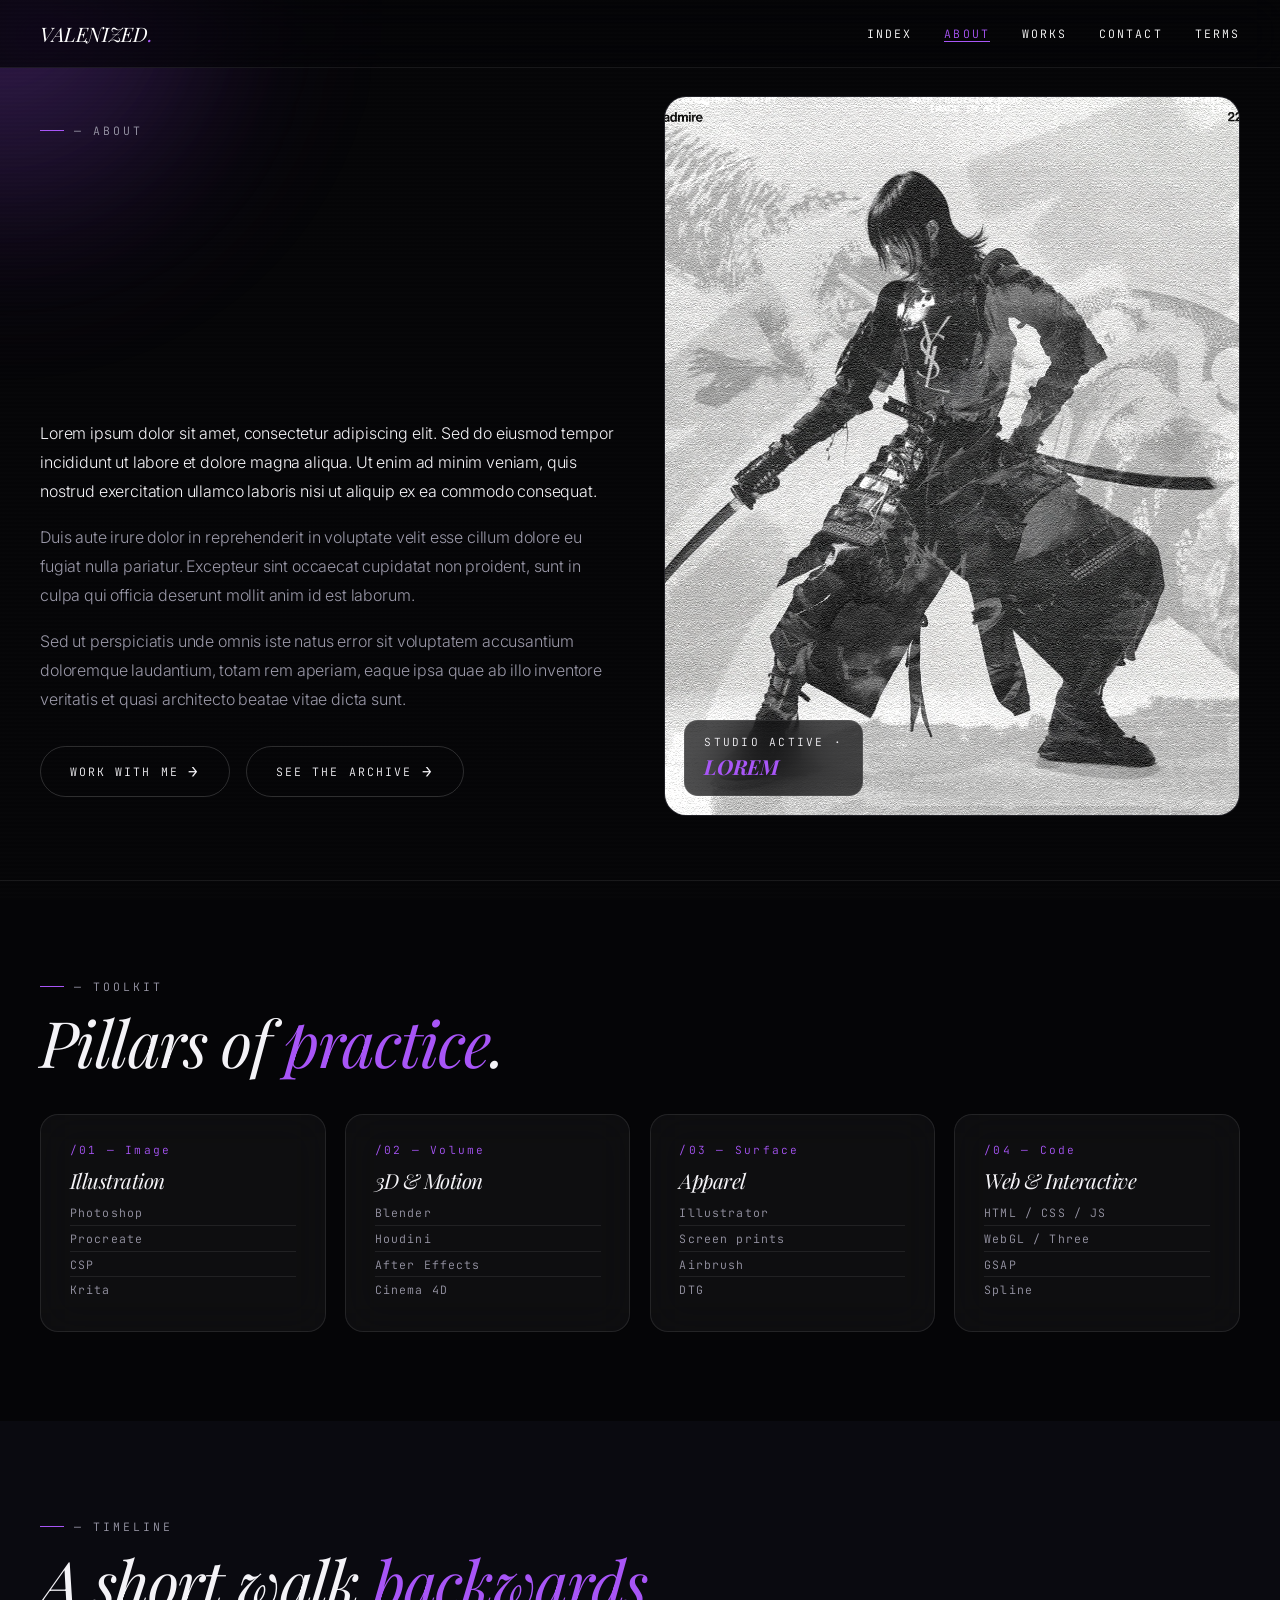
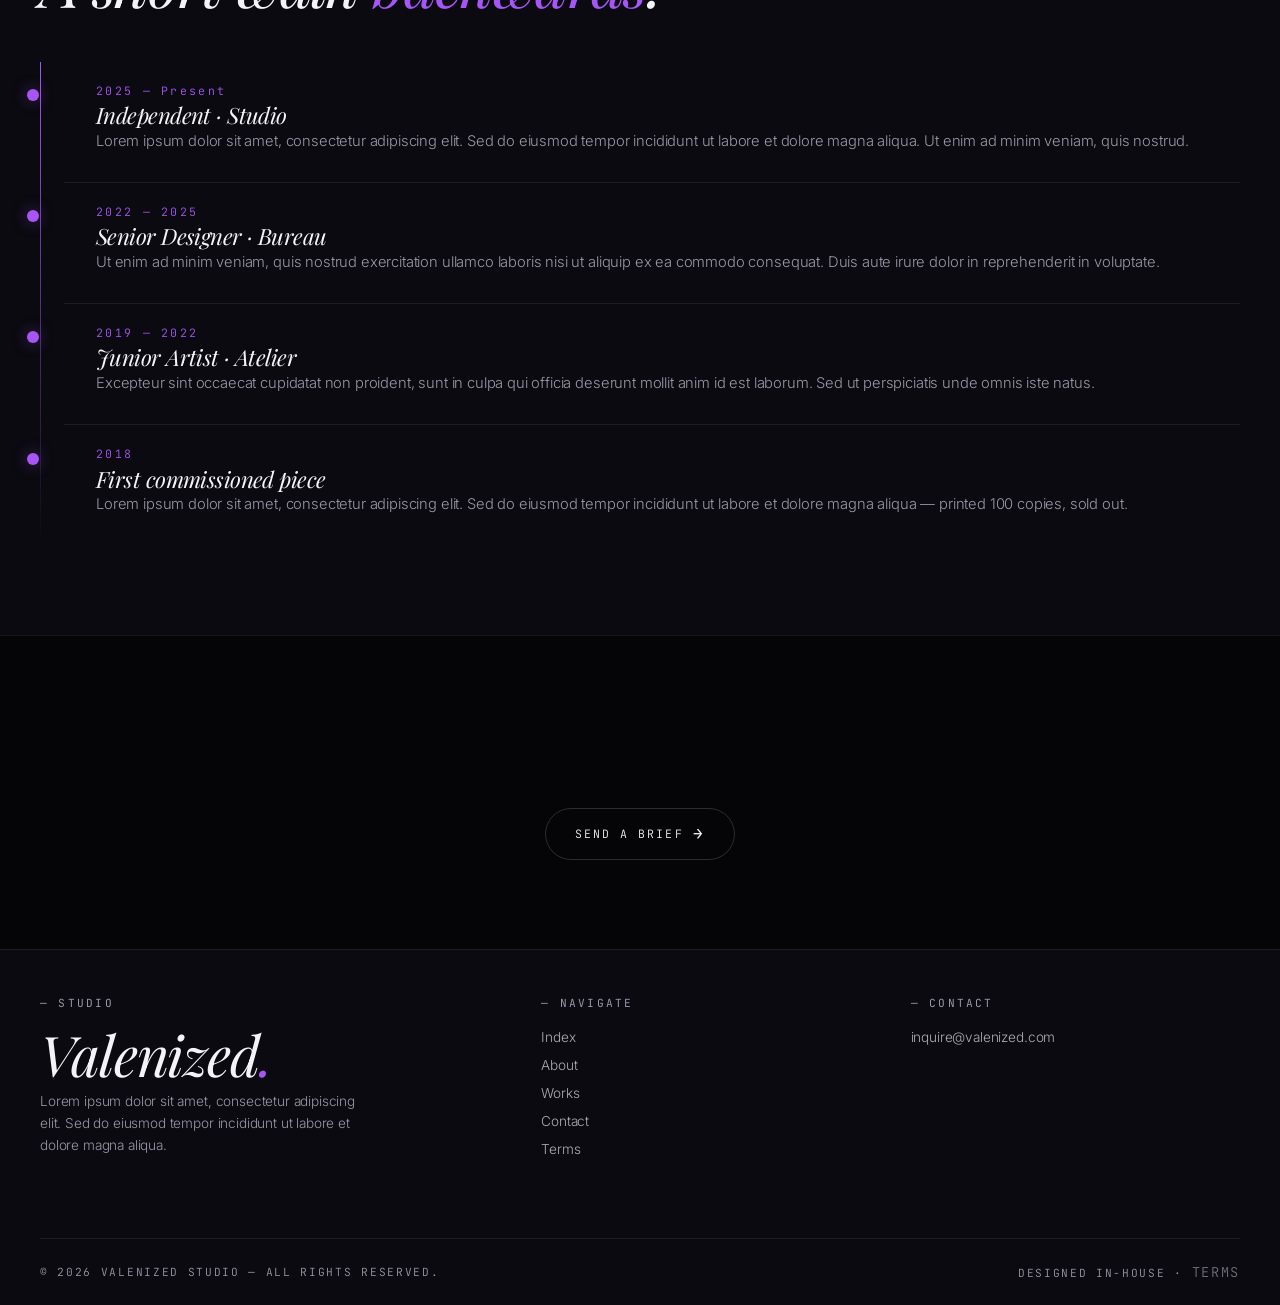
==== site/about.html @ 7b7d03e5 "Initial Commit" ====
<!doctype html>
<html lang="en">
<head>
  <meta charset="utf-8" />
  <meta name="viewport" content="width=device-width, initial-scale=1, viewport-fit=cover" />
  <title>About — VALENIZED</title>
  <meta name="description" content="About VALENIZED — lorem ipsum dolor sit amet, consectetur adipiscing elit." />
  <meta name="theme-color" content="#050507" />
  <link rel="icon" type="image/svg+xml" href="data:image/svg+xml,%3Csvg xmlns='http://www.w3.org/2000/svg' viewBox='0 0 32 32'%3E%3Crect width='32' height='32' rx='8' fill='%23050507'/%3E%3Ctext x='16' y='22' font-family='serif' font-size='22' font-style='italic' fill='%23a855f7' text-anchor='middle'%3EV%3C/text%3E%3C/svg%3E" />
  <link rel="preconnect" href="https://fonts.googleapis.com" />
  <link rel="preconnect" href="https://fonts.gstatic.com" crossorigin />
  <link href="https://fonts.googleapis.com/css2?family=Playfair+Display:ital,wght@0,400;0,600;1,400;1,500&family=Inter:wght@300;400;500&family=JetBrains+Mono:wght@400;500&display=swap" rel="stylesheet" />
  <link rel="stylesheet" href="styles/main.css" />
  <link rel="stylesheet" href="styles/animations.css" />
  
  
</head>
<body class="page-about">

  <div class="grain-canvas"></div>
  <div class="scanlines"></div>
  <div class="blob"></div>
  <div class="blob-2"></div>
  
  

  <div class="loader">
    <div class="loader-text">
      <span>A</span><span>B</span><span>O</span><span>U</span><span>T</span>
    </div>
    <div class="loader-percent">000</div>
    <div class="loader-bar"></div>
  </div>

  <nav class="nav">
    <a href="index.html" class="nav-logo">VALENIZED</a>
    <ul class="nav-links">
      <li><a href="index.html"   data-transition>Index</a></li>
      <li><a href="about.html"   class="is-active" data-transition>About</a></li>
      <li><a href="works.html"   data-transition>Works</a></li>
      <li><a href="contact.html" data-transition>Contact</a></li>
      <li><a href="terms.html"   data-transition>Terms</a></li>
    </ul>
    <button class="menu-toggle" aria-label="menu"><span></span></button>
  </nav>

  <main>

    <section class="about-hero">
      <div class="about-text">
        <div class="eyebrow" data-reveal>— About</div>
        <h2 class="reveal-text" style="margin-top:1.5rem;"><span>Lorem ipsum <em>dolor</em> —</span></h2>
        <h2 class="reveal-text"><span>sit amet consectetur<br/><em>adipiscing</em> elit.</span></h2>

        <p class="lead" style="margin-top:2rem;">Lorem ipsum dolor sit amet, consectetur adipiscing elit. Sed do eiusmod tempor incididunt ut labore et dolore magna aliqua. Ut enim ad minim veniam, quis nostrud exercitation ullamco laboris nisi ut aliquip ex ea commodo consequat.</p>

        <p>Duis aute irure dolor in reprehenderit in voluptate velit esse cillum dolore eu fugiat nulla pariatur. Excepteur sint occaecat cupidatat non proident, sunt in culpa qui officia deserunt mollit anim id est laborum.</p>

        <p>Sed ut perspiciatis unde omnis iste natus error sit voluptatem accusantium doloremque laudantium, totam rem aperiam, eaque ipsa quae ab illo inventore veritatis et quasi architecto beatae vitae dicta sunt.</p>

        <div class="button-row">
          <a class="btn magnetic" href="contact.html" data-transition>Work with me <span class="arrow">→</span></a>
          <a class="btn magnetic" href="works.html" data-transition>See the archive <span class="arrow">→</span></a>
        </div>
      </div>

      <div class="about-image" data-reveal>
        <img src="assets/06-samurai.jpg" alt="Lorem ipsum portrait by VALENIZED" />
        <div class="badge">Studio active · <b>Lorem</b></div>
      </div>
    </section>

    <section class="skills-section">
      <div class="container">
        <div class="eyebrow">— Toolkit</div>
        <h2 class="section-title">Pillars of <em style="font-style:italic;color:var(--accent)">practice</em>.</h2>

        <div class="skills-grid">
          <div class="skill">
            <div class="n">/01 — Image</div>
            <h4>Illustration</h4>
            <ul>
              <li>Photoshop</li><li>Procreate</li><li>CSP</li><li>Krita</li>
            </ul>
          </div>
          <div class="skill">
            <div class="n">/02 — Volume</div>
            <h4>3D &amp; Motion</h4>
            <ul>
              <li>Blender</li><li>Houdini</li><li>After Effects</li><li>Cinema 4D</li>
            </ul>
          </div>
          <div class="skill">
            <div class="n">/03 — Surface</div>
            <h4>Apparel</h4>
            <ul>
              <li>Illustrator</li><li>Screen prints</li><li>Airbrush</li><li>DTG</li>
            </ul>
          </div>
          <div class="skill">
            <div class="n">/04 — Code</div>
            <h4>Web &amp; Interactive</h4>
            <ul>
              <li>HTML / CSS / JS</li><li>WebGL / Three</li><li>GSAP</li><li>Spline</li>
            </ul>
          </div>
        </div>
      </div>
    </section>

    <section class="timeline-section">
      <div class="container">
        <div class="eyebrow">— Timeline</div>
        <h2 class="section-title">A short walk <em style="font-style:italic;color:var(--accent)">backwards</em>.</h2>

        <div class="timeline">
          <div class="tl-item">
            <div class="yr">2025 — Present</div>
            <h4>Independent · Studio</h4>
            <p>Lorem ipsum dolor sit amet, consectetur adipiscing elit. Sed do eiusmod tempor incididunt ut labore et dolore magna aliqua. Ut enim ad minim veniam, quis nostrud.</p>
          </div>
          <div class="tl-item">
            <div class="yr">2022 — 2025</div>
            <h4>Senior Designer · Bureau</h4>
            <p>Ut enim ad minim veniam, quis nostrud exercitation ullamco laboris nisi ut aliquip ex ea commodo consequat. Duis aute irure dolor in reprehenderit in voluptate.</p>
          </div>
          <div class="tl-item">
            <div class="yr">2019 — 2022</div>
            <h4>Junior Artist · Atelier</h4>
            <p>Excepteur sint occaecat cupidatat non proident, sunt in culpa qui officia deserunt mollit anim id est laborum. Sed ut perspiciatis unde omnis iste natus.</p>
          </div>
          <div class="tl-item">
            <div class="yr">2018</div>
            <h4>First commissioned piece</h4>
            <p>Lorem ipsum dolor sit amet, consectetur adipiscing elit. Sed do eiusmod tempor incididunt ut labore et dolore magna aliqua — printed 100 copies, sold out.</p>
          </div>
        </div>
      </div>
    </section>

    <!-- CTA -->
    <section class="cta-section">
      <div class="container">
        <h2 class="reveal-text"><span style="font-style:italic;">enjoyed the lorem?<br/><em style="font-style:italic;color:var(--accent)">say hello</em>.</span></h2>
        <div class="cta-row">
          <a class="btn magnetic" href="contact.html" data-transition>Send a brief <span class="arrow">→</span></a>
        </div>
      </div>
    </section>

  </main>

  <footer>
    <div class="container">
      <div>
        <h4>— Studio</h4>
        <div class="colophon">Valenized<span style="color:var(--accent);">.</span></div>
        <p class="footer-blurb">Lorem ipsum dolor sit amet, consectetur adipiscing elit. Sed do eiusmod tempor incididunt ut labore et dolore magna aliqua.</p>
      </div>
      <div>
        <h4>— Navigate</h4>
        <ul>
          <li><a href="index.html" data-transition>Index</a></li>
          <li><a href="about.html" data-transition>About</a></li>
          <li><a href="works.html" data-transition>Works</a></li>
          <li><a href="contact.html" data-transition>Contact</a></li>
          <li><a href="terms.html" data-transition>Terms</a></li>
        </ul>
      </div>
      <div>
        <h4>— Contact</h4>
        <ul>
          <li><a href="mailto:inquire@valenized.com">inquire@valenized.com</a></li>
        </ul>
      </div>
      <div class="legal" style="grid-column:1 / -1;">
        <span>© <span id="yr">2026</span> Valenized Studio — All rights reserved.</span>
        <span>Designed in-house · <a href="terms.html" data-transition style="color:var(--ink-dim);">Terms</a></span>
      </div>
    </div>
  </footer>

  <script src="scripts/app.js"></script>
  
  <script>document.getElementById('yr').textContent = new Date().getFullYear();</script>
</body>
</html>
---- site/styles/main.css ----
/* ============================================
   VALENIZED — DESIGN SYSTEM
   Black/White + Purple · Glassmorphism
   ============================================ */

:root {
  --bg: #050507;
  --bg-2: #0a0a10;
  --ink: #f4f3f7;
  --ink-dim: #9a98a8;
  --line: rgba(255, 255, 255, 0.08);
  --line-strong: rgba(255, 255, 255, 0.16);
  --accent: #a855f7;
  --accent-2: #7c3aed;
  --accent-glow: rgba(168, 85, 247, 0.45);
  --glass: rgba(255, 255, 255, 0.04);
  --glass-border: rgba(255, 255, 255, 0.09);
  --font-display: 'Playfair Display', 'Times New Roman', serif;
  --font-sans: 'Inter', -apple-system, BlinkMacSystemFont, sans-serif;
  --font-mono: 'JetBrains Mono', 'Courier New', monospace;
  --ease-out: cubic-bezier(0.16, 1, 0.3, 1);
  --ease-in-out: cubic-bezier(0.65, 0, 0.35, 1);
  --ease-emph: cubic-bezier(0.87, 0, 0.13, 1);
  --pad-x: clamp(1.25rem, 4vw, 2.5rem);
  --pad-y: clamp(3rem, 7vw, 6rem);
  --nav-break: 1024px;
}

* { margin: 0; padding: 0; box-sizing: border-box; }
*::selection { background: var(--accent); color: #fff; }

html, body {
  background: var(--bg);
  color: var(--ink);
  font-family: var(--font-sans);
  font-weight: 300;
  letter-spacing: -0.01em;
  -webkit-font-smoothing: antialiased;
  text-rendering: optimizeLegibility;
  overflow-x: hidden;
  scroll-behavior: smooth;
}
body { min-height: 100vh; position: relative; }

/* ============================================
   FILM GRAIN + SCANLINES OVERLAYS
   ============================================ */
.grain-canvas, .scanlines {
  position: fixed;
  inset: 0;
  pointer-events: none;
  z-index: 9990;
}
.grain-canvas { z-index: 9990; opacity: 0.06; mix-blend-mode: overlay; }
.scanlines    { z-index: 9991; opacity: 0.04; background: repeating-linear-gradient(0deg, transparent 0px, transparent 2px, rgba(255, 255, 255, 0.5) 3px, transparent 4px); }

/* ============================================
   MOUSE-FOLLOW BLOB
   ============================================ */
.blob, .blob-2 {
  position: fixed;
  top: 0; left: 0;
  border-radius: 50%;
  filter: blur(80px);
  pointer-events: none;
  z-index: 0;
  transform: translate(-50%, -50%);
  will-change: transform;
}
.blob   { width: 700px; height: 700px; opacity: 0.7; background: radial-gradient(circle, var(--accent-glow) 0%, transparent 60%); }
.blob-2 { width: 500px; height: 500px; opacity: 0.5; background: radial-gradient(circle, rgba(124, 58, 237, 0.3) 0%, transparent 60%); filter: blur(100px); }
@media (max-width: 720px)  { .blob { width: 320px; height: 320px; } .blob-2 { width: 220px; height: 220px; } }
@media (prefers-reduced-motion: reduce) { .blob, .blob-2 { display: none; } }

/* ============================================
   LOADER
   ============================================ */
.loader {
  position: fixed;
  inset: 0;
  background: var(--bg);
  z-index: 99999;
  display: flex;
  align-items: center;
  justify-content: center;
  color: #fff;
  overflow: hidden;
  pointer-events: none;
}
.loader-text {
  font-family: var(--font-display);
  font-size: clamp(2.5rem, 10vw, 7rem);
  font-style: italic;
  font-weight: 400;
  letter-spacing: -0.04em;
  position: relative;
  text-align: center;
  padding: 0 1rem;
}
.loader-text span {
  display: inline-block;
  opacity: 0;
  transform: translateY(40px);
  animation: loader-rise 0.8s var(--ease-out) forwards;
}
.loader-percent {
  position: absolute;
  bottom: 8%; right: 8%;
  font-family: var(--font-mono);
  font-size: 0.75rem;
  letter-spacing: 0.2em;
  opacity: 0.6;
}
.loader-bar {
  position: absolute;
  bottom: 0; left: 0;
  height: 2px;
  background: var(--accent);
  width: 0%;
}
.loader.is-done { animation: loader-slide-1 1.2s var(--ease-emph) forwards; }
@keyframes loader-rise     { to { opacity: 1; transform: translateY(0); } }
@keyframes loader-slide-1  { 0% { transform: translateY(0); } 100% { transform: translateY(-100%); } }

/* ============================================
   NAV — fixed top, responsive (≤ 1024 → hamburger)
   ============================================ */
.nav {
  position: fixed;
  top: 0; left: 0; right: 0;
  z-index: 200;
  padding: 1.1rem var(--pad-x);
  display: flex;
  justify-content: space-between;
  align-items: center;
  gap: 1.5rem;
  background: rgba(5, 5, 7, 0.78);
  backdrop-filter: blur(18px) saturate(160%);
  -webkit-backdrop-filter: blur(18px) saturate(160%);
  border-bottom: 1px solid var(--line);
}

.nav-logo {
  font-family: var(--font-display);
  font-size: 1.25rem;
  font-style: italic;
  font-weight: 400;
  letter-spacing: -0.02em;
  color: #fff;
  text-decoration: none;
  white-space: nowrap;
  flex-shrink: 0;
  z-index: 220;
  pointer-events: auto;
}
.nav-logo::after { content: '.'; color: var(--accent); margin-left: 1px; }

/* desktop default: horizontal inline links, toggle hidden */
.nav-links {
  display: flex;
  gap: 2rem;
  list-style: none;
  align-items: center;
  margin: 0;
  padding: 0;
}
.nav-links a {
  font-family: var(--font-mono);
  font-size: 0.72rem;
  letter-spacing: 0.18em;
  text-transform: uppercase;
  color: #fff;
  text-decoration: none;
  padding: 0.5rem 0;
  display: inline-block;
}
.nav-links a::after {
  content: '';
  display: block;
  width: 0;
  height: 1px;
  background: var(--accent);
  transition: width 0.5s var(--ease-out);
}
.nav-links a:hover::after,
.nav-links a.is-active::after { width: 100%; }
.nav-links a.is-active { color: var(--accent); }

/* hamburger: hidden by default; shown in mobile media query */
.menu-toggle {
  display: none;
  width: 44px; height: 44px;
  background: transparent;
  border: 1px solid var(--line-strong);
  border-radius: 10px;
  align-items: center;
  justify-content: center;
  color: #fff;
  position: relative;
  z-index: 220;
  padding: 0;
  cursor: pointer;
  flex-shrink: 0;
  pointer-events: auto;
  -webkit-tap-highlight-color: transparent;
}
.menu-toggle span {
  display: block;
  width: 18px; height: 1.5px;
  background: #fff;
  position: relative;
  border-radius: 1px;
  transition: background 0.3s;
}
.menu-toggle span::before,
.menu-toggle span::after {
  content: '';
  position: absolute;
  left: 0;
  width: 18px; height: 1.5px;
  background: #fff;
  border-radius: 1px;
  transition: transform 0.35s var(--ease-emph), top 0.35s var(--ease-emph);
}
.menu-toggle span::before { top: -6px; }
.menu-toggle span::after  { top: 6px; }
.menu-toggle.is-open span { background: transparent; }
.menu-toggle.is-open span::before { top: 0; transform: rotate(45deg); background: var(--accent); }
.menu-toggle.is-open span::after  { top: 0; transform: rotate(-45deg); background: var(--accent); }

/* ------------------------------------------------
   MOBILE / TABLET (≤ 1024px)
   - hide inline nav-links (becomes the fullscreen drawer)
   - show hamburger
   ------------------------------------------------ */
@media (max-width: 1024px) {
  .menu-toggle { display: flex; }

  .nav-links {
    position: fixed;
    top: 0; left: 0; right: 0; bottom: 0;
    flex-direction: column;
    align-items: center;
    justify-content: center;
    background: rgba(5, 5, 7, 0.96);
    backdrop-filter: blur(40px) saturate(140%);
    -webkit-backdrop-filter: blur(40px) saturate(140%);
    gap: 2rem;
    padding: 0;
    margin: 0;
    z-index: 190;
    opacity: 0;
    pointer-events: none;
    transform: translateY(-12px);
    transition: opacity 0.35s var(--ease-out), transform 0.35s var(--ease-out);
  }
  .nav-links.is-open {
    display: flex;
    opacity: 1;
    pointer-events: auto;
    transform: translateY(0);
  }
  .nav-links.is-open a {
    font-size: 1.6rem;
    letter-spacing: 0.12em;
    padding: 0.8rem 0;
    color: #fff;
  }
  .nav-links.is-open a::after { display: none; }
  .nav-links.is-open a.is-active { color: var(--accent); }
}

/* ============================================
   PAGE TRANSITION (split-pane mask)
   ============================================ */
.page-transition {
  position: fixed;
  inset: 0;
  z-index: 9900;
  pointer-events: none;
  display: flex;
}
.page-transition span {
  flex: 1;
  background: var(--bg);
  transform: scaleY(0);
  transform-origin: top;
  transition: transform 0.7s var(--ease-emph);
}
.page-transition.is-active span {
  transform: scaleY(1);
  transform-origin: bottom;
  transition-delay: var(--d, 0s);
}
.page-transition::before {
  content: '';
  position: absolute;
  inset: 0;
  background: repeating-linear-gradient(0deg,
    transparent 0px, transparent 2px,
    var(--accent) 3px, transparent 4px),
    var(--bg);
  opacity: 0;
  transition: opacity 0.4s;
  z-index: 1;
}
.page-transition.is-active::before { opacity: 0.4; }

/* ============================================
   TYPOGRAPHY
   ============================================ */
h1, h2, h3, h4 {
  font-family: var(--font-display);
  font-weight: 400;
  letter-spacing: -0.025em;
  line-height: 1;
}
.eyebrow {
  font-family: var(--font-mono);
  font-size: 0.72rem;
  letter-spacing: 0.25em;
  text-transform: uppercase;
  color: var(--ink-dim);
  display: inline-flex;
  align-items: center;
  gap: 0.6rem;
}
.eyebrow::before {
  content: '';
  width: 24px; height: 1px;
  background: var(--accent);
  flex-shrink: 0;
}
.eyebrow-center { justify-content: center; }
h2.section-title {
  font-size: clamp(2rem, 5vw, 4rem);
  font-style: italic;
  margin-top: 1rem;
}

/* reveal-mask on headings */
.reveal-text { display: block; overflow: hidden; }
.reveal-text > span {
  display: inline-block;
  transform: translateY(110%);
  transition: transform 1.1s var(--ease-emph);
  transition-delay: var(--d, 0s);
}
.reveal-text.in > span { transform: translateY(0); }

/* glitch hover */
.glitch { position: relative; display: inline-block; }
.glitch::before, .glitch::after {
  content: attr(data-text);
  position: absolute;
  inset: 0;
  pointer-events: none;
  opacity: 0;
}
.glitch:hover::before {
  color: var(--accent);
  opacity: 0.7;
  animation: glitch-shift 0.6s steps(3) infinite;
  clip-path: polygon(0 0, 100% 0, 100% 40%, 0 40%);
}
.glitch:hover::after {
  color: #fff;
  opacity: 0.5;
  animation: glitch-shift2 0.8s steps(2) infinite;
  clip-path: polygon(0 60%, 100% 60%, 100% 100%, 0 100%);
}
@keyframes glitch-shift  { 0% { transform: translate(-2px, 0); } 50% { transform: translate(2px, -1px); } 100% { transform: translate(-1px, 1px); } }
@keyframes glitch-shift2 { 0% { transform: translate(2px, 0); } 50% { transform: translate(-2px, 1px); } 100% { transform: translate(1px, -1px); } }
@media (prefers-reduced-motion: reduce) {
  .reveal-text > span { transform: none; transition: none; }
  .glitch:hover::before, .glitch:hover::after { display: none; }
}

/* ============================================
   LAYOUT
   ============================================ */
main { position: relative; z-index: 2; }
section { padding: var(--pad-y) var(--pad-x); position: relative; }
.container { max-width: 1400px; margin: 0 auto; }

/* shared row layouts */
.featured-head {
  display: flex;
  justify-content: space-between;
  align-items: flex-end;
  flex-wrap: wrap;
  gap: 1.5rem;
  margin-bottom: 0;
}
.featured-head > div { flex: 1 1 240px; min-width: 0; }
.button-row { margin-top: 2rem; display: flex; gap: 1rem; flex-wrap: wrap; }

.cta-section { text-align: center; border-top: 1px solid var(--line); }
.cta-row { margin-top: 2rem; display: flex; justify-content: center; gap: 1rem; flex-wrap: wrap; }
.cta-section h2 { line-height: 1.05; }

/* ============================================
   GLASSMORPHISM
   ============================================ */
.glass {
  background: var(--glass);
  backdrop-filter: blur(20px) saturate(140%);
  -webkit-backdrop-filter: blur(20px) saturate(140%);
  border: 1px solid var(--glass-border);
  border-radius: 20px;
  position: relative;
  overflow: hidden;
}
.glass::before {
  content: '';
  position: absolute;
  inset: 0;
  background: linear-gradient(135deg,
    rgba(255,255,255,0.08) 0%, transparent 50%, transparent 100%);
  pointer-events: none;
}

/* ============================================
   BUTTONS (pill, mono caps)
   ============================================ */
.btn {
  position: relative;
  display: inline-flex;
  align-items: center;
  gap: 0.6rem;
  padding: 0.9rem 1.8rem;
  min-height: 44px;
  border: 1px solid var(--line-strong);
  border-radius: 100px;
  font-family: var(--font-mono);
  font-size: 0.72rem;
  letter-spacing: 0.18em;
  text-transform: uppercase;
  color: var(--ink);
  background: transparent;
  text-decoration: none;
  overflow: hidden;
  transition: border-color 0.5s var(--ease-out), color 0.5s var(--ease-out);
  isolation: isolate;
  white-space: nowrap;
}
.btn::before {
  content: '';
  position: absolute;
  inset: 0;
  background: var(--accent);
  border-radius: inherit;
  transform: translateY(100%);
  transition: transform 0.5s var(--ease-emph);
  z-index: -1;
}
.btn:hover { border-color: var(--accent); color: #fff; }
.btn:hover::before { transform: translateY(0); }
.btn:active { transform: scale(0.98); }
.btn:disabled, .btn[aria-disabled="true"] { opacity: 0.6; pointer-events: none; }
.btn .arrow { display: inline-block; transition: transform 0.5s var(--ease-out); font-size: 1rem; }
.btn:hover .arrow { transform: translateX(6px); }
.magnetic { transition: transform 0.4s var(--ease-out); }

/* ============================================
   FOOTER
   ============================================ */
footer {
  border-top: 1px solid var(--line);
  padding: 3rem var(--pad-x) 1.5rem;
  position: relative;
  z-index: 2;
  background: var(--bg-2);
}
footer .container {
  max-width: 1400px;
  margin: 0 auto;
  display: grid;
  grid-template-columns: 1.4fr 1fr 1fr;
  gap: 2.5rem;
}
footer h4 {
  font-family: var(--font-mono);
  font-size: 0.7rem;
  letter-spacing: 0.2em;
  text-transform: uppercase;
  color: var(--ink-dim);
  margin-bottom: 1rem;
}
footer .colophon {
  font-family: var(--font-display);
  font-size: clamp(2rem, 5vw, 3.5rem);
  font-style: italic;
  letter-spacing: -0.02em;
  line-height: 1;
}
footer .footer-blurb {
  color: var(--ink-dim);
  font-size: 0.85rem;
  margin-top: 0.6rem;
  max-width: 320px;
  line-height: 1.6;
}
footer ul { list-style: none; }
footer ul li { margin-bottom: 0.5rem; }
footer a {
  color: var(--ink);
  text-decoration: none;
  font-size: 0.85rem;
  opacity: 0.7;
  transition: opacity 0.4s, color 0.4s;
  display: inline-block;
}
footer a:hover { opacity: 1; color: var(--accent); }
footer .legal {
  grid-column: 1 / -1;
  border-top: 1px solid var(--line);
  margin-top: 2rem;
  padding-top: 1.5rem;
  display: flex;
  justify-content: space-between;
  align-items: center;
  flex-wrap: wrap;
  gap: 0.8rem;
  font-family: var(--font-mono);
  font-size: 0.7rem;
  letter-spacing: 0.15em;
  text-transform: uppercase;
  color: var(--ink-dim);
}
footer .legal a { padding: 0; }

@media (max-width: 900px) {
  footer { padding: 2.5rem 1.5rem 1.25rem; }
  footer .container { grid-template-columns: 1fr 1fr; gap: 2rem; }
  footer > .container > div:first-child { grid-column: 1 / -1; }
}
@media (max-width: 540px) {
  footer .container { grid-template-columns: 1fr; gap: 1.5rem; }
  footer .legal { flex-direction: column; align-items: flex-start; gap: 0.5rem; }
}
---- site/styles/animations.css ----
/* ============================================
   VALENIZED — PAGE-SPECIFIC & RESPONSIVE
   ============================================ */

/* ============================================
   HERO
   ============================================ */
.hero {
  min-height: 100vh;
  min-height: 100dvh;
  padding: 7rem var(--pad-x) 3rem;
  position: relative;
  display: flex;
  flex-direction: column;
  justify-content: space-between;
  overflow: hidden;
}

.hero-eyebrow {
  font-family: var(--font-mono);
  font-size: 0.72rem;
  letter-spacing: 0.25em;
  text-transform: uppercase;
  color: var(--ink-dim);
  display: flex;
  justify-content: space-between;
  align-items: center;
  position: relative;
  z-index: 5;
  gap: 1rem;
  flex-wrap: wrap;
}
.hero-eyebrow .time { font-variant-numeric: tabular-nums; color: var(--accent); }

.hero-stage {
  position: absolute;
  inset: 0;
  z-index: 1;
  pointer-events: none;
  overflow: hidden;
}
/* sculpture sits quietly behind the headline */
.hero-stage .hero-sculpt {
  position: absolute;
  top: 50%; left: 50%;
  width: clamp(320px, 75vmax, 1180px);
  height: auto;
  transform: translate(-50%, -50%);
  pointer-events: none;
  animation: sculpt-float 9s ease-in-out infinite;
  will-change: transform;
  filter: drop-shadow(0 24px 36px rgba(0,0,0,0.6));
  opacity: 0.95;
}
.hero-stage .hero-sculpt img {
  display: block;
  width: 100%; height: auto;
  object-fit: contain;
}
@keyframes sculpt-float {
  0%, 100% { transform: translate(-50%, -50%) translateY(0); }
  50%      { transform: translate(-50%, -53%) translateY(-14px); }
}
@media (prefers-reduced-motion: reduce) {
  .hero-stage .hero-sculpt { animation: none; }
}
@media (max-width: 720px) {
  .hero-stage .hero-sculpt { width: 88vmin; top: 46%; opacity: 0.35; }
}
@media (min-width: 1800px) {
  /* keep proportional on ultra-wide — never blow past viewport */
  .hero-stage .hero-sculpt { width: min(62vw, 1200px); }
}

.hero-title-wrap {
  position: relative;
  z-index: 4;
  margin-top: 3rem;
}
.hero-title {
  font-size: clamp(2.8rem, 11vw, 14rem);
  font-style: italic;
  font-weight: 400;
  line-height: 0.9;
  letter-spacing: -0.04em;
  color: #fff;
  position: relative;
  z-index: 2;
  word-break: break-word;
}
.hero-title .accent  { color: var(--accent); font-style: italic; }
.hero-title .outline { -webkit-text-stroke: 1.5px var(--ink); color: transparent; }
@media (max-width: 540px) {
  .hero-title .outline { -webkit-text-stroke: 1px var(--ink); }
}

.hero-cta {
  display: flex;
  gap: 1rem;
  flex-wrap: wrap;
  align-items: center;
  margin-top: 2.5rem;
  position: relative;
  z-index: 4;
}

.hero-meta {
  position: absolute;
  bottom: 1.5rem; right: var(--pad-x);
  z-index: 4;
  text-align: right;
  font-family: var(--font-mono);
  font-size: 0.7rem;
  letter-spacing: 0.2em;
  text-transform: uppercase;
  color: var(--ink-dim);
  display: flex;
  flex-direction: column;
  gap: 0.4rem;
}
.hero-meta span { color: var(--accent); }
@media (max-width: 900px) { .hero-meta { display: none; } }

.hero-scroll {
  display: inline-flex;
  align-items: center;
  gap: 0.6rem;
  font-family: var(--font-mono);
  font-size: 0.7rem;
  letter-spacing: 0.25em;
  text-transform: uppercase;
  color: var(--ink-dim);
}
@media (max-width: 540px) { .hero-scroll { display: none; } }
.hero-scroll .line {
  width: 60px; height: 1px;
  background: var(--ink-dim);
  position: relative;
  overflow: hidden;
}
.hero-scroll .line::after {
  content: '';
  position: absolute;
  top: 0; left: 0;
  width: 100%; height: 100%;
  background: var(--accent);
  animation: scroll-line 2.4s var(--ease-out) infinite;
}
@keyframes scroll-line {
  0%   { transform: translateX(-100%); }
  100% { transform: translateX(100%); }
}

/* ============================================
   MARQUEE
   ============================================ */
.marquee {
  overflow: hidden;
  white-space: nowrap;
  padding: clamp(2rem, 5vw, 3.5rem) 0;
  border-top: 1px solid var(--line);
  border-bottom: 1px solid var(--line);
  position: relative;
  z-index: 2;
}
.marquee-track {
  display: inline-flex;
  gap: 2.5rem;
  animation: marquee 28s linear infinite;
  will-change: transform;
  align-items: center;
}
.marquee-track > span {
  font-family: var(--font-display);
  font-style: italic;
  font-size: clamp(2rem, 7vw, 7rem);
  letter-spacing: -0.02em;
  color: transparent;
  -webkit-text-stroke: 1px var(--ink);
  display: inline-flex;
  align-items: center;
  gap: 2.5rem;
  flex: 0 0 auto;
}
.marquee-track > span .star {
  color: var(--accent);
  font-style: normal;
  font-size: 1.2rem;
  -webkit-text-stroke: 0;
}
@keyframes marquee {
  from { transform: translateX(0); }
  to   { transform: translateX(-50%); }
}
@media (prefers-reduced-motion: reduce) { .marquee-track { animation: none; } }

/* ============================================
   INTRO (home)
   ============================================ */
.intro {
  display: grid;
  grid-template-columns: 1fr 1fr;
  gap: 3rem;
  align-items: start;
}
.intro-left { position: relative; }
.intro-left .label {
  font-family: var(--font-mono);
  font-size: 0.72rem;
  letter-spacing: 0.25em;
  text-transform: uppercase;
  color: var(--accent);
  margin-bottom: 1.5rem;
}
.intro-left .label::before { content: '→'; margin-right: 0.5rem; }
.intro-left h2 {
  font-size: clamp(2rem, 4.5vw, 4rem);
  font-style: italic;
  font-weight: 400;
  line-height: 1;
  letter-spacing: -0.025em;
}
.intro-left h2 em { color: var(--accent); font-style: italic; }

.intro-right p {
  font-size: clamp(0.95rem, 1.4vw, 1.05rem);
  line-height: 1.7;
  color: var(--ink-dim);
  margin-bottom: 1.3rem;
  font-weight: 300;
}
.intro-right p:first-of-type {
  color: var(--ink);
  font-size: clamp(1.05rem, 1.6vw, 1.2rem);
}
.intro-stats {
  display: grid;
  grid-template-columns: repeat(3, 1fr);
  gap: 1.5rem;
  margin-top: 2.5rem;
  padding-top: 1.5rem;
  border-top: 1px solid var(--line);
}
.stat .num {
  font-family: var(--font-display);
  font-style: italic;
  font-size: clamp(2rem, 3.5vw, 2.75rem);
  color: var(--accent);
  line-height: 1;
}
.stat .lbl {
  font-family: var(--font-mono);
  font-size: 0.7rem;
  letter-spacing: 0.15em;
  text-transform: uppercase;
  color: var(--ink-dim);
  margin-top: 0.4rem;
}

/* ============================================
   CATEGORY CARDS (home services)
   ============================================ */
.cat-grid {
  display: grid;
  grid-template-columns: repeat(3, 1fr);
  gap: 1.5rem;
  margin-top: 3rem;
}
.cat-card {
  padding: 2rem;
  border-radius: 20px;
  background: var(--glass);
  backdrop-filter: blur(20px) saturate(160%);
  -webkit-backdrop-filter: blur(20px) saturate(160%);
  border: 1px solid var(--glass-border);
  position: relative;
  overflow: hidden;
  transition: border-color 0.5s var(--ease-out),
              transform 0.5s var(--ease-out);
  isolation: isolate;
}
.cat-card::before {
  content: '';
  position: absolute;
  inset: 0;
  background: radial-gradient(circle at var(--mx, 50%) var(--my, 50%),
    rgba(168,85,247,0.15) 0%, transparent 50%);
  opacity: 0;
  transition: opacity 0.5s;
  z-index: -1;
}
.cat-card:hover { border-color: var(--accent); transform: translateY(-4px); }
.cat-card:hover::before { opacity: 1; }
.cat-card .icon {
  width: 48px; height: 48px;
  border-radius: 14px;
  background: linear-gradient(135deg, var(--accent), var(--accent-2));
  display: flex;
  align-items: center;
  justify-content: center;
  font-family: var(--font-display);
  font-style: italic;
  font-size: 1.4rem;
  color: #fff;
  margin-bottom: 1.2rem;
  box-shadow: 0 10px 24px var(--accent-glow);
}
.cat-card h3 {
  font-size: 1.4rem;
  font-style: italic;
  margin-bottom: 0.6rem;
  letter-spacing: -0.02em;
}
.cat-card p {
  color: var(--ink-dim);
  font-size: 0.92rem;
  line-height: 1.55;
}
.cat-card .tags {
  display: flex;
  flex-wrap: wrap;
  gap: 0.4rem;
  margin-top: 1.2rem;
}
.cat-card .tag {
  font-family: var(--font-mono);
  font-size: 0.62rem;
  letter-spacing: 0.15em;
  text-transform: uppercase;
  padding: 0.3rem 0.6rem;
  border: 1px solid var(--line);
  border-radius: 100px;
  color: var(--ink-dim);
}

/* ============================================
   WORKS GALLERY
   ============================================ */
.gallery {
  display: grid;
  grid-template-columns: repeat(12, 1fr);
  gap: 1.2rem;
  margin-top: 2.5rem;
  position: relative;
}
.tile {
  position: relative;
  overflow: hidden;
  border-radius: 18px;
  border: 1px solid var(--glass-border);
  background: var(--bg-2);
  isolation: isolate;
  transition: border-color 0.5s var(--ease-out);
  min-height: 220px;
}
.tile::after {
  content: '';
  position: absolute;
  inset: 0;
  background: linear-gradient(to top, rgba(5,5,7,0.7), transparent 40%);
  pointer-events: none;
  z-index: 2;
  opacity: 0.6;
  transition: opacity 0.5s var(--ease-out);
}
.tile:hover { border-color: var(--accent); }
.tile:hover::after { opacity: 1; }

.tile-img {
  width: 100%; height: 100%;
  display: block;
  object-fit: cover;
  transition: transform 1s var(--ease-emph),
              filter 0.6s var(--ease-out);
  filter: grayscale(20%) contrast(110%);
}
.tile:hover .tile-img {
  transform: scale(1.06);
  filter: grayscale(0%) contrast(110%);
}

.tile-meta {
  position: absolute;
  bottom: 1.2rem; left: 1.2rem; right: 1.2rem;
  z-index: 3;
  color: #fff;
  display: flex;
  justify-content: space-between;
  align-items: flex-end;
  gap: 1rem;
  opacity: 0;
  transform: translateY(20px);
  transition: opacity 0.5s var(--ease-out), transform 0.5s var(--ease-out);
}
.tile:hover .tile-meta { opacity: 1; transform: translateY(0); }
.tile-meta h3 {
  font-family: var(--font-display);
  font-style: italic;
  font-size: 1.3rem;
  letter-spacing: -0.02em;
}
.tile-meta .idx {
  font-family: var(--font-mono);
  font-size: 0.7rem;
  letter-spacing: 0.2em;
  color: var(--accent);
}
.tile-meta .tg {
  font-family: var(--font-mono);
  font-size: 0.62rem;
  letter-spacing: 0.18em;
  text-transform: uppercase;
  background: rgba(0,0,0,0.5);
  backdrop-filter: blur(10px);
  -webkit-backdrop-filter: blur(10px);
  border: 1px solid var(--glass-border);
  padding: 0.3rem 0.7rem;
  border-radius: 100px;
  margin-top: 0.4rem;
  display: inline-block;
}

.tile.s-12 { grid-column: span 12; aspect-ratio: 16 / 7; }
.tile.s-8  { grid-column: span 8;  aspect-ratio: 16 / 10; }
.tile.s-7  { grid-column: span 7;  aspect-ratio: 16 / 11; }
.tile.s-6  { grid-column: span 6;  aspect-ratio: 4 / 5; }
.tile.s-5  { grid-column: span 5;  aspect-ratio: 16 / 12; }
.tile.s-4  { grid-column: span 4;  aspect-ratio: 3 / 4; }

.tile canvas.shader {
  position: absolute;
  inset: 0;
  width: 100%; height: 100%;
  z-index: 1;
  pointer-events: none;
  opacity: 0;
  transition: opacity 0.5s;
}
.tile.is-active canvas.shader { opacity: 1; }

/* ============================================
   ABOUT
   ============================================ */
.about-hero {
  display: grid;
  grid-template-columns: 1fr 1fr;
  gap: 3rem;
  min-height: 90vh;
  min-height: 90dvh;
  align-items: center;
  padding: 6rem var(--pad-x) 4rem;
}
.about-text h2 {
  font-size: clamp(2.2rem, 5vw, 4.5rem);
  font-style: italic;
  font-weight: 400;
  line-height: 1.05;
  letter-spacing: -0.025em;
  margin-bottom: 1.5rem;
}
.about-text h2 em { color: var(--accent); font-style: italic; }
.about-text .lead { color: var(--ink); font-weight: 300; }
.about-text p {
  font-size: 1rem;
  line-height: 1.8;
  color: var(--ink-dim);
  margin-bottom: 1.1rem;
}
.about-text p strong { color: var(--ink); font-weight: 500; }

.about-image {
  position: relative;
  aspect-ratio: 4/5;
  border-radius: 22px;
  overflow: hidden;
  border: 1px solid var(--glass-border);
  background: var(--bg-2);
  isolation: isolate;
}
.about-image img {
  width: 100%; height: 100%;
  object-fit: cover;
  filter: grayscale(60%) contrast(110%);
  transition: filter 1s var(--ease-out);
}
.about-image:hover img { filter: grayscale(0%) contrast(110%); }
.about-image .badge {
  position: absolute;
  bottom: 1.2rem; left: 1.2rem;
  z-index: 3;
  background: rgba(5,5,7,0.7);
  backdrop-filter: blur(20px);
  -webkit-backdrop-filter: blur(20px);
  border: 1px solid var(--glass-border);
  padding: 0.9rem 1.2rem;
  border-radius: 14px;
  font-family: var(--font-mono);
  font-size: 0.7rem;
  letter-spacing: 0.2em;
  text-transform: uppercase;
}
.about-image .badge b {
  color: var(--accent);
  display: block;
  font-size: 1.3rem;
  font-family: var(--font-display);
  font-style: italic;
  margin-top: 0.2rem;
  letter-spacing: -0.02em;
}

.skills-section { border-top: 1px solid var(--line); }
.skills-grid {
  display: grid;
  grid-template-columns: repeat(4, 1fr);
  gap: 1.2rem;
  margin-top: 2.5rem;
}
.skill {
  padding: 1.8rem;
  background: var(--glass);
  backdrop-filter: blur(20px);
  -webkit-backdrop-filter: blur(20px);
  border: 1px solid var(--glass-border);
  border-radius: 18px;
  transition: border-color 0.5s var(--ease-out),
              transform 0.5s var(--ease-out);
}
.skill:hover { border-color: var(--accent); transform: translateY(-3px); }
.skill .n {
  font-family: var(--font-mono);
  font-size: 0.7rem;
  letter-spacing: 0.2em;
  color: var(--accent);
  margin-bottom: 0.8rem;
}
.skill h4 {
  font-family: var(--font-display);
  font-style: italic;
  font-size: 1.3rem;
  margin-bottom: 0.6rem;
}
.skill ul { list-style: none; }
.skill li {
  font-family: var(--font-mono);
  font-size: 0.72rem;
  letter-spacing: 0.1em;
  padding: 0.3rem 0;
  color: var(--ink-dim);
  border-bottom: 1px solid var(--line);
}
.skill li:last-child { border-bottom: none; }

.timeline-section { background: var(--bg-2); }
.timeline {
  margin-top: 3rem;
  position: relative;
  padding-left: 1.5rem;
}
.timeline::before {
  content: '';
  position: absolute;
  left: 0; top: 0; bottom: 0;
  width: 1px;
  background: linear-gradient(to bottom, var(--accent), transparent);
}
.tl-item {
  padding: 1.3rem 0 1.8rem 2rem;
  position: relative;
  border-bottom: 1px solid var(--line);
}
.tl-item:last-child { border-bottom: none; }
.tl-item::before {
  content: '';
  position: absolute;
  left: -2.3rem; top: 1.7rem;
  width: 12px; height: 12px;
  border-radius: 50%;
  background: var(--accent);
  box-shadow: 0 0 16px var(--accent-glow);
}
.tl-item .yr {
  font-family: var(--font-mono);
  font-size: 0.72rem;
  letter-spacing: 0.2em;
  color: var(--accent);
  margin-bottom: 0.4rem;
}
.tl-item h4 {
  font-family: var(--font-display);
  font-style: italic;
  font-size: 1.4rem;
  margin-bottom: 0.2rem;
}
.tl-item p { color: var(--ink-dim); font-size: 0.92rem; line-height: 1.6; }

/* ============================================
   CONTACT
   ============================================ */
.contact-grid {
  display: grid;
  grid-template-columns: 1fr 1.4fr;
  gap: 3rem;
  margin-top: 3rem;
}
.contact-info {
  display: flex;
  flex-direction: column;
  gap: 1rem;
}
.info-card {
  padding: 1.5rem;
  background: var(--glass);
  backdrop-filter: blur(20px);
  -webkit-backdrop-filter: blur(20px);
  border: 1px solid var(--glass-border);
  border-radius: 18px;
  display: flex;
  align-items: center;
  gap: 1rem;
}
.info-card .ic {
  width: 36px; height: 36px;
  border-radius: 10px;
  background: rgba(168,85,247,0.15);
  display: flex; align-items: center; justify-content: center;
  color: var(--accent);
  flex-shrink: 0;
  border: 1px solid var(--accent);
}
.info-card .lbl {
  font-family: var(--font-mono);
  font-size: 0.7rem;
  letter-spacing: 0.2em;
  text-transform: uppercase;
  color: var(--ink-dim);
  margin-bottom: 0.15rem;
}
.info-card .val {
  font-family: var(--font-display);
  font-style: italic;
  font-size: 1.1rem;
  color: var(--ink);
}

.urgent-note {
  padding: 1.5rem;
  border: 1px solid var(--glass-border);
  border-radius: 18px;
  background: var(--glass);
  backdrop-filter: blur(20px);
  -webkit-backdrop-filter: blur(20px);
  margin-top: 1rem;
}
.urgent-note .urgent-head {
  font-family: var(--font-mono);
  font-size: 0.7rem;
  letter-spacing: 0.2em;
  text-transform: uppercase;
  color: var(--accent);
  margin-bottom: 0.6rem;
}
.urgent-note p {
  color: var(--ink-dim);
  font-size: 0.9rem;
  line-height: 1.55;
}
.urgent-note p strong { color: var(--ink); }

.contact-form-wrap { min-width: 0; }
.contact-form {
  padding: 2.5rem;
  background: var(--glass);
  backdrop-filter: blur(30px) saturate(140%);
  -webkit-backdrop-filter: blur(30px) saturate(140%);
  border: 1px solid var(--glass-border);
  border-radius: 22px;
  position: relative;
  overflow: hidden;
}
.contact-form::before {
  content: '';
  position: absolute;
  top: -50%; right: -20%;
  width: 60%; height: 100%;
  background: radial-gradient(circle, var(--accent-glow) 0%, transparent 60%);
  pointer-events: none;
  opacity: 0.4;
}
.contact-form-wrap .contact-form { margin: 0; width: 100%; }

.form-row {
  display: grid;
  grid-template-columns: 1fr 1fr;
  gap: 1.2rem;
  margin-bottom: 1.2rem;
}
.field {
  position: relative;
  margin-bottom: 1.2rem;
}
.field label {
  font-family: var(--font-mono);
  font-size: 0.7rem;
  letter-spacing: 0.2em;
  text-transform: uppercase;
  color: var(--ink-dim);
  display: block;
  margin-bottom: 0.5rem;
  transition: color 0.3s var(--ease-out);
}
.field input, .field textarea, .field select {
  width: 100%;
  background: rgba(255,255,255,0.03);
  border: 1px solid var(--line);
  border-radius: 12px;
  padding: 0.9rem 1.1rem;
  color: var(--ink);
  font-family: inherit;
  font-size: 0.95rem;
  outline: none;
  transition: border-color 0.4s var(--ease-out),
              background 0.4s var(--ease-out);
  resize: vertical;
}
.field textarea { min-height: 130px; }
.field input:focus, .field textarea:focus, .field select:focus {
  border-color: var(--accent);
  background: rgba(168,85,247,0.05);
}
.field:focus-within label { color: var(--accent); }

.budget-pills {
  display: flex;
  flex-wrap: wrap;
  gap: 0.5rem;
  margin-top: 0.5rem;
}
.budget-pills input { display: none; }
.budget-pills label {
  display: inline-block;
  padding: 0.5rem 1rem;
  border: 1px solid var(--line);
  border-radius: 100px;
  font-family: var(--font-mono);
  font-size: 0.7rem;
  letter-spacing: 0.15em;
  color: var(--ink-dim);
  transition: all 0.3s var(--ease-out);
  cursor: pointer;
}
.budget-pills input:checked + label {
  background: var(--accent);
  border-color: var(--accent);
  color: #fff;
}
.budget-pills label:hover { border-color: var(--accent); color: var(--ink); }

.submit-btn {
  margin-top: 1.3rem;
  width: 100%;
  padding: 1.1rem;
  justify-content: center;
  background: var(--accent);
  border-color: var(--accent);
  color: #fff;
}
.submit-btn::before { background: var(--accent-2); }

.success-msg {
  position: absolute;
  inset: 0;
  background: rgba(5,5,7,0.96);
  backdrop-filter: blur(20px);
  display: none;
  flex-direction: column;
  align-items: center;
  justify-content: center;
  border-radius: 22px;
  z-index: 10;
  text-align: center;
  padding: 2rem;
}
.success-msg.is-shown {
  display: flex;
  animation: success-pop 0.6s var(--ease-emph);
}
@keyframes success-pop {
  from { opacity: 0; transform: scale(0.9); }
  to   { opacity: 1; transform: scale(1); }
}
.success-msg .check, .error-msg .err-icon {
  margin-bottom: 1.2rem;
  font-size: 2.4rem;
  color: #fff;
  display: flex; align-items: center; justify-content: center;
  width: 80px; height: 80px;
  border-radius: 50%;
  background: var(--accent);
  box-shadow: 0 0 50px var(--accent-glow);
}
.error-msg .err-icon {
  background: transparent;
  border: 2px solid var(--accent);
  box-shadow: none;
  font-family: var(--font-display);
  font-style: italic;
}
.error-msg p a { color: var(--accent); text-decoration: none; }
.error-msg p a:hover { text-decoration: underline; }
.success-msg h3 {
  font-family: var(--font-display);
  font-style: italic;
  font-size: 2.2rem;
  margin-bottom: 0.6rem;
}
.success-msg p { color: var(--ink-dim); font-size: 0.95rem; }

/* ============================================
   TERMS
   ============================================ */
.legal-wrap {
  display: grid;
  grid-template-columns: 240px 1fr;
  gap: 3rem;
  padding: 6rem var(--pad-x) 4rem;
}
.toc {
  position: sticky;
  top: 6rem;
  align-self: start;
}
.toc .h {
  font-family: var(--font-mono);
  font-size: 0.7rem;
  letter-spacing: 0.25em;
  text-transform: uppercase;
  color: var(--ink-dim);
  margin-bottom: 1rem;
}
.toc ol { list-style: none; counter-reset: t; }
.toc li {
  counter-increment: t;
  padding: 0.55rem 0;
  border-bottom: 1px solid var(--line);
}
.toc li a {
  font-family: var(--font-mono);
  font-size: 0.82rem;
  color: var(--ink-dim);
  text-decoration: none;
  transition: color 0.3s;
  display: flex;
  justify-content: space-between;
}
.toc li a:hover { color: var(--ink); }

.legal-doc section { padding: 0; margin-bottom: 3rem; }
.legal-doc section h2 {
  font-size: clamp(1.8rem, 3.5vw, 2.6rem);
  font-style: italic;
  margin-bottom: 1.2rem;
}
.legal-doc section p {
  font-size: 0.95rem;
  line-height: 1.75;
  color: var(--ink-dim);
  margin-bottom: 0.9rem;
}
.legal-doc section p strong { color: var(--ink); }
.legal-doc section ul { margin: 1rem 0 1rem 1.5rem; }
.legal-doc section ul li {
  list-style: '— ';
  padding: 0.3rem 0;
  color: var(--ink-dim);
  font-size: 0.95rem;
  line-height: 1.65;
}
.legal-doc .updated {
  font-family: var(--font-mono);
  font-size: 0.7rem;
  letter-spacing: 0.2em;
  color: var(--accent);
  margin-bottom: 0.8rem;
}

/* ============================================
   PAGE HEADER (sub-pages)
   ============================================ */
.page-header {
  padding: 7rem var(--pad-x) 3rem;
  border-bottom: 1px solid var(--line);
}
.page-header .container {
  display: flex;
  justify-content: space-between;
  align-items: flex-end;
  gap: 1.5rem;
  flex-wrap: wrap;
}
.page-header h1 {
  font-size: clamp(2.8rem, 8vw, 6rem);
  font-style: italic;
  font-weight: 400;
  letter-spacing: -0.035em;
  line-height: 0.95;
}
.page-header h1 .accent { color: var(--accent); }
.page-header .meta {
  font-family: var(--font-mono);
  font-size: 0.72rem;
  letter-spacing: 0.2em;
  text-transform: uppercase;
  color: var(--ink-dim);
  line-height: 1.75;
  text-align: right;
}
.page-header .meta .num { color: var(--accent); font-size: 1.05rem; }

/* ============================================
   FILTER BAR
   ============================================ */
.filter-bar {
  display: flex;
  gap: 0.5rem;
  flex-wrap: wrap;
  padding: 1.5rem var(--pad-x);
  border-bottom: 1px solid var(--line);
  position: sticky;
  top: 0;
  background: rgba(5,5,7,0.85);
  backdrop-filter: blur(20px);
  -webkit-backdrop-filter: blur(20px);
  z-index: 50;
}
.filter-bar .filter {
  padding: 0.55rem 1.1rem;
  border: 1px solid var(--line);
  border-radius: 100px;
  background: transparent;
  color: var(--ink-dim);
  font-family: var(--font-mono);
  font-size: 0.68rem;
  letter-spacing: 0.16em;
  text-transform: uppercase;
  transition: all 0.3s var(--ease-out);
  cursor: pointer;
}
.filter-bar .filter:hover { border-color: var(--ink-dim); color: var(--ink); }
.filter-bar .filter.is-active {
  background: var(--accent);
  border-color: var(--accent);
  color: #fff;
}

/* ============================================
   RESPONSIVE BREAKPOINTS
   ============================================ */

/* Tablet (≤ 1100px) */
@media (max-width: 1100px) {
  .skills-grid { grid-template-columns: repeat(2, 1fr); }
  .tile.s-12, .tile.s-8, .tile.s-7 {
    grid-column: span 12;
    aspect-ratio: 16 / 9;
  }
  .tile.s-6, .tile.s-5, .tile.s-4 {
    grid-column: span 6;
    aspect-ratio: 4 / 5;
  }
}

/* Phone-large / small tablet (≤ 900px) */
@media (max-width: 900px) {
  .intro { grid-template-columns: 1fr; gap: 2rem; }
  .intro-stats { grid-template-columns: 1fr 1fr; }
  .about-hero {
    grid-template-columns: 1fr;
    gap: 2.5rem;
    min-height: auto;
    padding-top: 5rem;
    padding-bottom: 3rem;
  }
  .about-image { aspect-ratio: 4 / 5; max-height: 70vh; }
  .contact-grid { grid-template-columns: 1fr; gap: 2rem; }
  .legal-wrap { grid-template-columns: 1fr; gap: 1.5rem; padding: 5rem 1.25rem 3rem; }
  .toc { position: static; }
  .page-header { padding: 5rem 1.25rem 2rem; }
  .page-header .container { flex-direction: column; align-items: flex-start; }
  .page-header .meta { text-align: left; }
}

/* Phone (≤ 720px) */
@media (max-width: 720px) {
  .cat-grid { grid-template-columns: 1fr; }
  .gallery { grid-template-columns: 1fr; }
  .tile.s-12, .tile.s-8, .tile.s-7, .tile.s-6, .tile.s-5, .tile.s-4 {
    grid-column: span 12;
    aspect-ratio: 4 / 5;
  }
  .tile-meta { opacity: 1; transform: translateY(0); }
  .form-row { grid-template-columns: 1fr; gap: 0; margin-bottom: 0; }
  .contact-form { padding: 1.5rem; }
  .filter-bar { padding: 0.8rem 1.25rem; flex-wrap: nowrap; overflow-x: auto; }
  .filter-bar .filter { white-space: nowrap; flex-shrink: 0; }
}

/* Phone-ultra-narrow (≤ 540px) */
@media (max-width: 540px) {
  .intro-stats { grid-template-columns: 1fr 1fr; }
  .skills-grid { grid-template-columns: 1fr; gap: 1rem; }
  .legal-doc section h2 { font-size: 1.5rem; }
}

/* Print-friendly */
@media print {
  .blob, .blob-2, .grain-canvas, .scanlines, .page-transition, .hero-stage, .loader { display: none !important; }
  section { padding: 1.5rem 1rem; page-break-inside: avoid; }
}
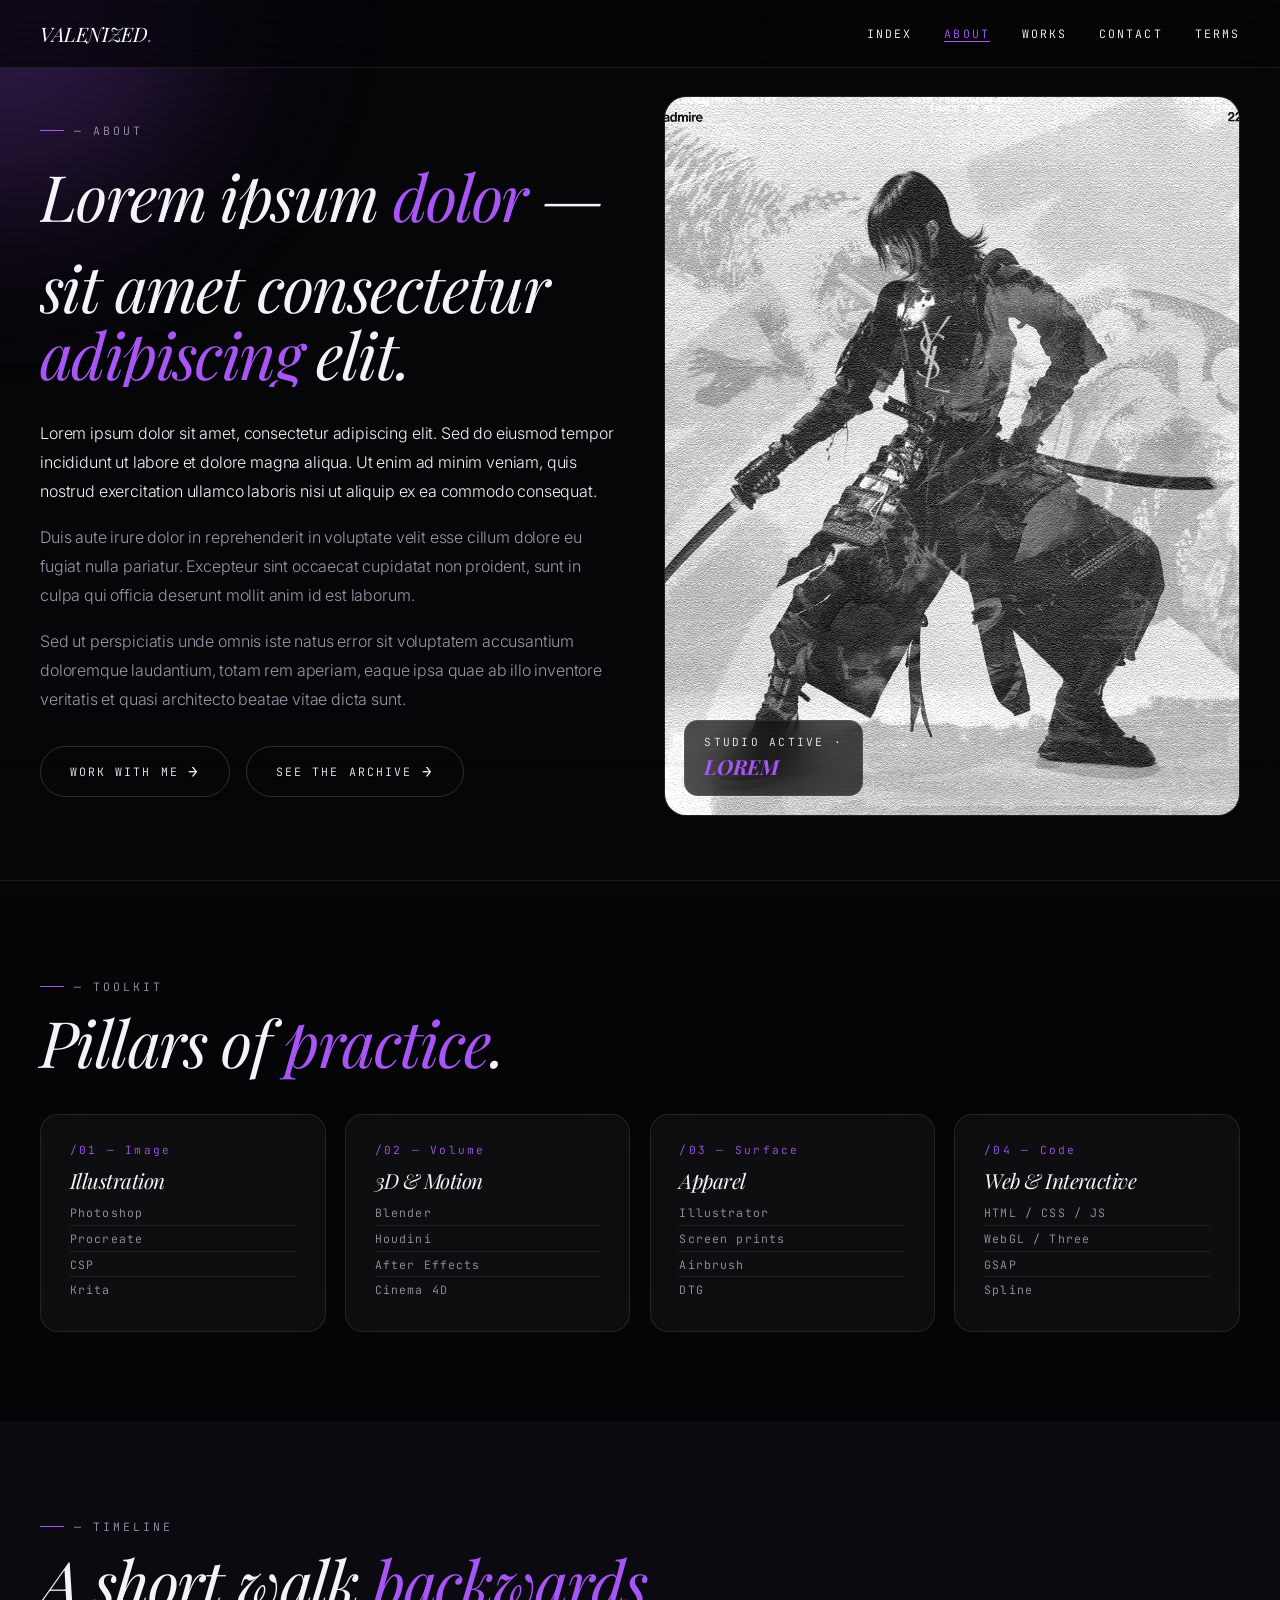
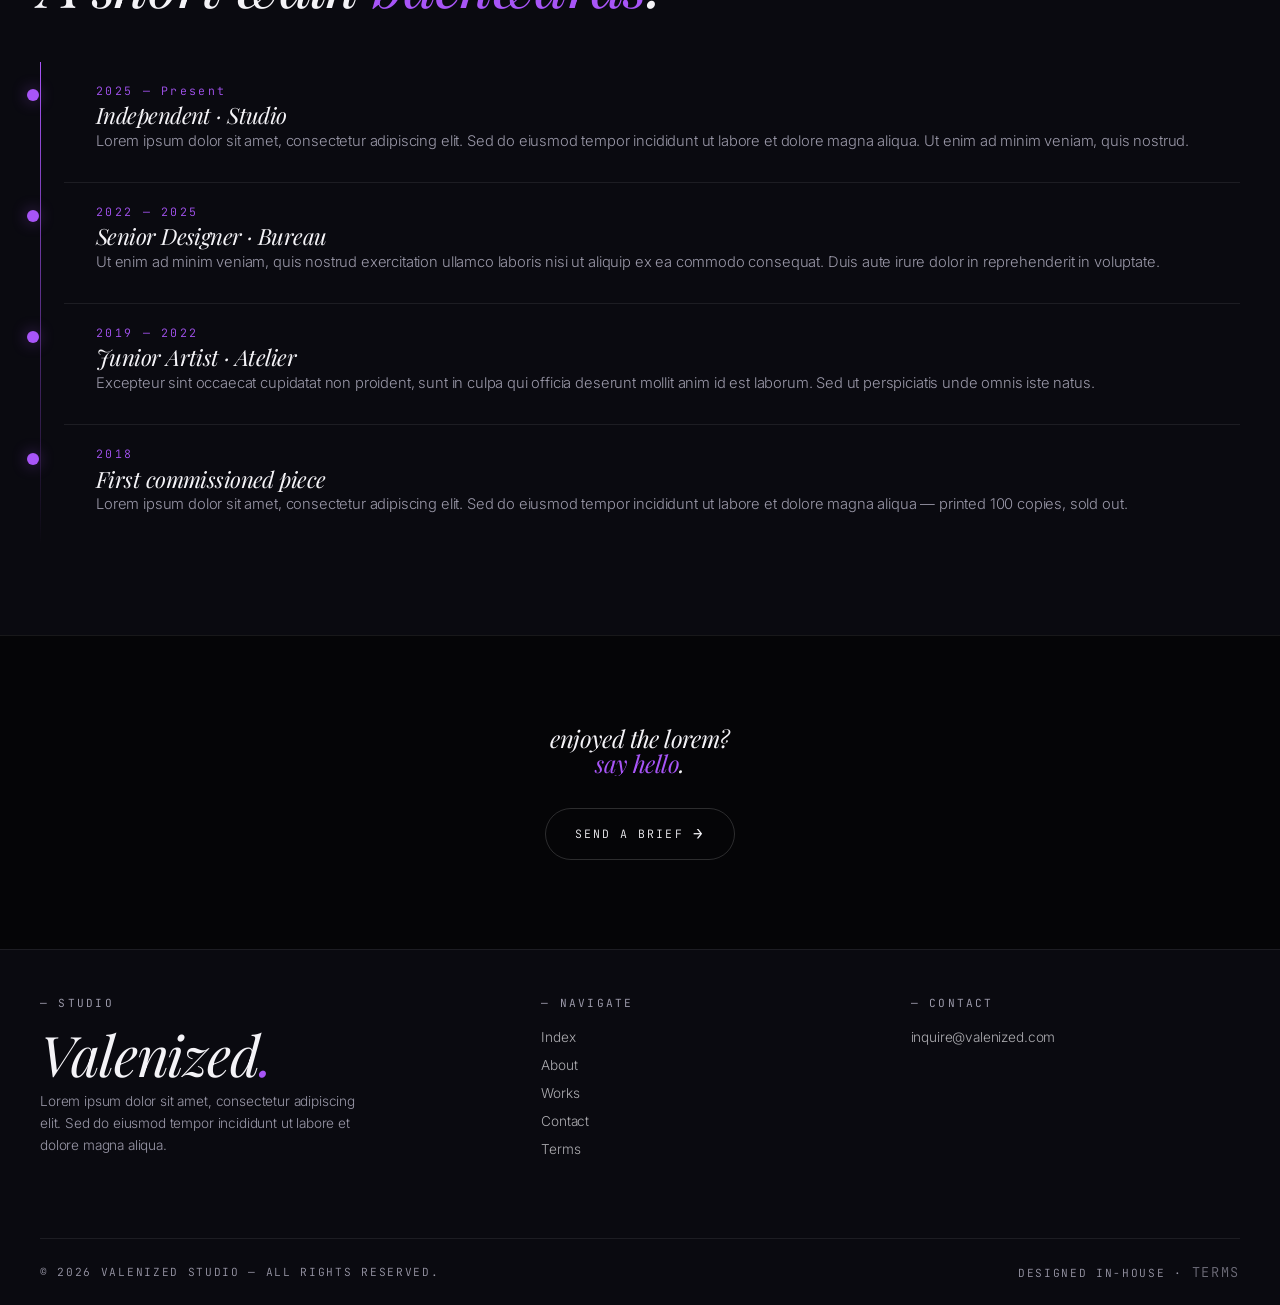
==== commit 714dc834: "fix: change div.grain-canvas to canvas element so getContext works" ====
--- a/site/about.html
+++ b/site/about.html
@@ -17,7 +17,7 @@
 </head>
 <body class="page-about">
 
-  <div class="grain-canvas"></div>
+  <canvas class="grain-canvas"></canvas>
   <div class="scanlines"></div>
   <div class="blob"></div>
   <div class="blob-2"></div>
--- a/site/styles/main.css
+++ b/site/styles/main.css
@@ -197,7 +197,7 @@
   justify-content: center;
   color: #fff;
   position: relative;
-  z-index: 220;
+  z-index: 310;
   padding: 0;
   cursor: pointer;
   flex-shrink: 0;
@@ -248,17 +248,20 @@
     gap: 2rem;
     padding: 0;
     margin: 0;
-    z-index: 190;
+    z-index: 300;
     opacity: 0;
+    visibility: hidden;
     pointer-events: none;
     transform: translateY(-12px);
-    transition: opacity 0.35s var(--ease-out), transform 0.35s var(--ease-out);
+    transition: opacity 0.35s var(--ease-out), transform 0.35s var(--ease-out), visibility 0s linear 0.35s;
   }
   .nav-links.is-open {
     display: flex;
     opacity: 1;
+    visibility: visible;
     pointer-events: auto;
     transform: translateY(0);
+    transition: opacity 0.35s var(--ease-out), transform 0.35s var(--ease-out), visibility 0s linear 0s;
   }
   .nav-links.is-open a {
     font-size: 1.6rem;
